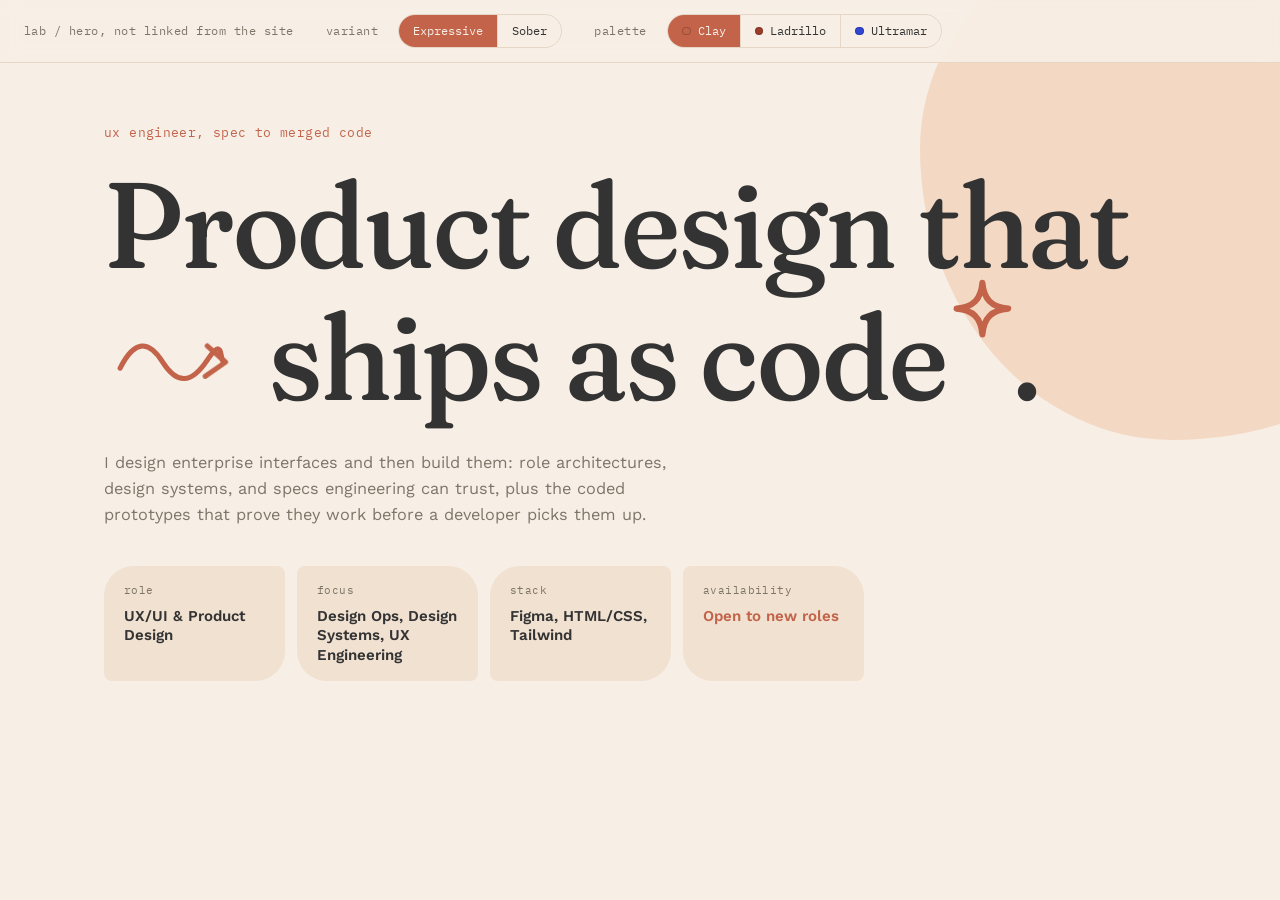
==== lab/hero.html @ 9332cbb8 "feat(lab): add unlinked hero typographic variant page Co-Authored-By: Claude Sonnet 5.5 <noreply@ant" ====
<!doctype html>
<html lang="en" data-variant="expressive" data-palette="clay">
<head>
<meta charset="utf-8">
<meta name="viewport" content="width=device-width,initial-scale=1,viewport-fit=cover">
<meta name="robots" content="noindex,nofollow">
<title>Hero lab, Barbara Kleiman</title>
<link rel="preconnect" href="https://fonts.googleapis.com">
<link rel="preconnect" href="https://fonts.gstatic.com" crossorigin>
<link rel="stylesheet" href="https://fonts.googleapis.com/css2?family=Fraunces:ital,opsz,wght,SOFT,WONK@0,9..144,500,0,0&family=Work+Sans:wght@400;500;600&family=IBM+Plex+Mono:wght@400;500&display=swap">
<style>
/* Palettes. Clay = current site tokens. Ladrillo and Ultramar: bg and accent given,
   the remaining tokens (ink-soft, line, panel, blob) are derived [EDITABLE]. */
:root,
:root[data-palette="clay"]{
  --bg:#f7efe6; --ink:#333333; --ink-soft:#7d7568; --line:#e5d6c6;
  --shout:#c2634a; --panel:#f0e1d1; --blob:#f1c7a8;
  color-scheme:light;
}
:root[data-palette="ladrillo"]{
  --bg:#f2ede4; --ink:#333333; --ink-soft:#75695d; --line:#dccfc0;
  --shout:#9c3d2b; --panel:#e9dfd0; --blob:#e3b3a3;
}
:root[data-palette="ultramar"]{
  --bg:#f3f1ec; --ink:#333333; --ink-soft:#6b6a75; --line:#dcd8d0;
  --shout:#2f45d4; --panel:#e8e7ee; --blob:#c5cdf3;
}

*{box-sizing:border-box}
body{
  margin:0; background:var(--bg); color:var(--ink);
  font-family:'Work Sans',Arial,sans-serif; font-size:16px; line-height:1.6;
  position:relative; overflow-x:hidden;
  transition:background-color .3s ease, color .3s ease;
}
h1{margin:0}
.display{font-family:'Fraunces',Georgia,serif;font-weight:500;font-variation-settings:'opsz' 72,'SOFT' 60,'WONK' 0;color:var(--ink)}
.mono{font-family:'IBM Plex Mono',ui-monospace,monospace}
::selection{background:var(--blob);color:var(--ink)}
:focus-visible{outline:2px solid var(--shout);outline-offset:3px;border-radius:2px}

/* lab toolbar */
.lab-bar{
  position:sticky; top:0; z-index:20;
  display:flex; flex-wrap:wrap; gap:12px 32px; align-items:center;
  padding:14px max(24px,env(safe-area-inset-left,24px));
  background:color-mix(in srgb, var(--bg) 88%, transparent);
  backdrop-filter:blur(8px); border-bottom:1px solid var(--line);
  font-size:.78rem;
}
.lab-bar .tag{color:var(--ink-soft);letter-spacing:.04em}
.group{border:0;margin:0;padding:0;display:flex;align-items:center;gap:10px}
.group legend{float:left;padding:0;margin-right:10px;color:var(--ink-soft);letter-spacing:.04em}
.seg{display:inline-flex;border:1px solid var(--line);border-radius:999px;overflow:hidden}
.seg input{position:absolute;opacity:0;pointer-events:none}
.seg label{
  padding:6px 14px; cursor:pointer; color:var(--ink);
  transition:background-color .2s ease, color .2s ease;
}
.seg label ~ label{border-left:1px solid var(--line)}
.seg input:checked + label{background:var(--shout);color:var(--bg)}
.seg input:focus-visible + label{outline:2px solid var(--shout);outline-offset:2px}
.seg label .sw{display:inline-block;width:.7em;height:.7em;border-radius:50%;margin-right:7px;vertical-align:-.04em;border:1px solid rgba(0,0,0,.2)}

/* hero */
.shell{max-width:1120px;margin:0 auto;padding:0 max(24px,env(safe-area-inset-left,24px))}
.blob{
  position:absolute;top:-120px;right:-200px;width:560px;height:560px;
  border-radius:62% 38% 55% 45% / 48% 55% 45% 52%;
  background:var(--blob);opacity:.55;z-index:0;
  animation:blobDrift 11s ease-in-out infinite;
}
@keyframes blobDrift{0%,100%{transform:rotate(0deg) scale(1)}50%{transform:rotate(10deg) scale(1.05)}}
.hero{padding:56px 0 64px;position:relative;z-index:1}
.eyebrow{font-size:.8rem;color:var(--shout);margin-bottom:16px;letter-spacing:.03em;display:inline-block}
.hero h1{font-size:clamp(2.7rem,9.6vw,7.6rem);line-height:1.08;letter-spacing:-.01em;max-width:14ch}
.hero p{margin-top:28px;font-size:1.02rem;color:var(--ink-soft);max-width:58ch}
.hero-meta{display:flex;flex-wrap:wrap;gap:12px;margin-top:38px;max-width:760px}
.hero-meta div{flex:1 1 150px;padding:16px 20px;background:var(--panel);border-radius:30px 8px 30px 8px}
.hero-meta div:nth-child(even){border-radius:8px 30px 8px 30px}
.hero-meta .k{font-family:'IBM Plex Mono',monospace;font-size:.68rem;letter-spacing:.04em;color:var(--ink-soft);display:block}
.hero-meta .v{display:block;margin-top:7px;font-weight:600;font-size:.94rem;line-height:1.3}
.hero-meta .v.open{color:var(--shout)}

/* inline SVG ornaments */
.orn{display:inline-block;vertical-align:baseline;color:var(--shout);overflow:visible}
.arrow{width:1.05em;height:.5em;margin:0 .06em;transform:translateY(-.06em)}
.spark{width:.5em;height:.5em;margin-left:.04em;transform:translateY(-.5em)}
.arrow path,.spark path{fill:none;stroke:currentColor;stroke-linecap:round;stroke-linejoin:round}
.arrow path{stroke-width:5}
.spark path{stroke-width:4}

/* motion only when allowed */
@media (prefers-reduced-motion: no-preference){
  .arrow .shaft{stroke-dasharray:1;stroke-dashoffset:1;animation:draw .9s .25s ease-out forwards}
  .arrow .head{opacity:0;animation:fadeIn .25s 1.05s ease-out forwards}
  .spark{animation:twinkle 3.2s 1.2s ease-in-out infinite;transform-origin:50% 50%}
}
@keyframes draw{to{stroke-dashoffset:0}}
@keyframes fadeIn{to{opacity:1}}
@keyframes twinkle{
  0%,100%{transform:translateY(-.5em) rotate(0deg) scale(1)}
  50%{transform:translateY(-.5em) rotate(18deg) scale(1.18)}
}
@media (prefers-reduced-motion: reduce){
  .blob{animation:none}
  body,.seg label{transition:none}
}

/* sober variant: current hero size, no SVG */
:root[data-variant="sober"] .hero{padding:56px 0 36px;max-width:760px}
:root[data-variant="sober"] .hero h1{font-size:clamp(1.9rem,4.4vw,2.7rem);line-height:1.3;max-width:19ch;letter-spacing:0}
:root[data-variant="sober"] .hero p{margin-top:20px}
:root[data-variant="sober"] .orn{display:none}
</style>
</head>
<body>

<div class="lab-bar mono" role="toolbar" aria-label="Hero lab controls">
  <span class="tag">lab / hero, not linked from the site</span>

  <fieldset class="group">
    <legend>variant</legend>
    <div class="seg">
      <input type="radio" name="variant" id="v-expressive" value="expressive" checked>
      <label for="v-expressive">Expressive</label>
      <input type="radio" name="variant" id="v-sober" value="sober">
      <label for="v-sober">Sober</label>
    </div>
  </fieldset>

  <fieldset class="group">
    <legend>palette</legend>
    <div class="seg">
      <input type="radio" name="palette" id="p-clay" value="clay" checked>
      <label for="p-clay"><span class="sw" style="background:#c2634a"></span>Clay</label>
      <input type="radio" name="palette" id="p-ladrillo" value="ladrillo">
      <label for="p-ladrillo"><span class="sw" style="background:#9c3d2b"></span>Ladrillo</label>
      <input type="radio" name="palette" id="p-ultramar" value="ultramar">
      <label for="p-ultramar"><span class="sw" style="background:#2f45d4"></span>Ultramar</label>
    </div>
  </fieldset>
</div>

<div class="shell">
  <div class="blob" aria-hidden="true"></div>

  <section class="hero">
    <div class="eyebrow mono">ux engineer, spec to merged code</div>
    <h1 class="display">Product design that
      <svg class="orn arrow" viewBox="0 0 120 60" aria-hidden="true" focusable="false">
        <path class="shaft" pathLength="1" d="M6 36 C 20 8, 34 8, 48 30 S 76 52, 92 28 S 104 26, 108 30"/>
        <path class="head" d="M92 14 L 110 30 L 90 44"/>
      </svg>
      ships as code<svg class="orn spark" viewBox="0 0 40 40" aria-hidden="true" focusable="false">
        <path d="M20 3 C 21 14, 26 19, 37 20 C 26 21, 21 26, 20 37 C 19 26, 14 21, 3 20 C 14 19, 19 14, 20 3 Z"/>
      </svg>.
    </h1>
    <p>I design enterprise interfaces and then build them: role architectures, design systems, and specs engineering can trust, plus the coded prototypes that prove they work before a developer picks them up.</p>
    <div class="hero-meta">
      <div><span class="k">role</span><span class="v">UX/UI &amp; Product Design</span></div>
      <div><span class="k">focus</span><span class="v">Design Ops, Design Systems, UX Engineering</span></div>
      <div><span class="k">stack</span><span class="v">Figma, HTML/CSS, Tailwind</span></div>
      <div><span class="k">availability</span><span class="v open">Open to new roles</span></div>
    </div>
  </section>
</div>

<script>
(function () {
  var root = document.documentElement;
  function bind(name) {
    var inputs = document.querySelectorAll('input[name="' + name + '"]');
    inputs.forEach(function (input) {
      input.addEventListener('change', function () {
        if (input.checked) root.setAttribute('data-' + name, input.value);
      });
    });
  }
  bind('variant');
  bind('palette');
})();
</script>
</body>
</html>
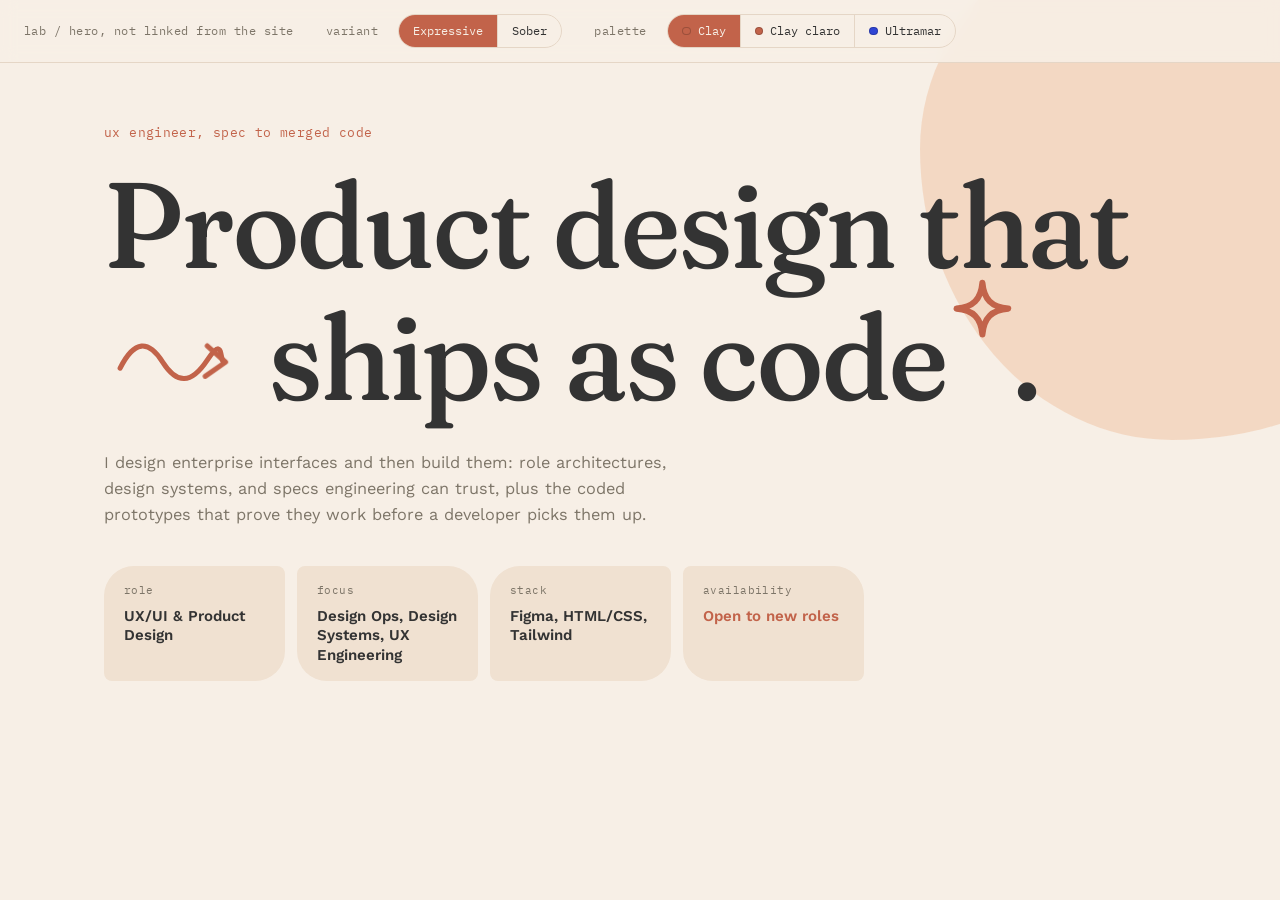
==== commit 6d119963: "feat(lab): replace Ladrillo palette with Clay claro Co-Authored-By: Claude Sonnet 5.5 <noreply@anthr" ====
--- a/lab/hero.html
+++ b/lab/hero.html
@@ -9,17 +9,18 @@
 <link rel="preconnect" href="https://fonts.gstatic.com" crossorigin>
 <link rel="stylesheet" href="https://fonts.googleapis.com/css2?family=Fraunces:ital,opsz,wght,SOFT,WONK@0,9..144,500,0,0&family=Work+Sans:wght@400;500;600&family=IBM+Plex+Mono:wght@400;500&display=swap">
 <style>
-/* Palettes. Clay = current site tokens. Ladrillo and Ultramar: bg and accent given,
-   the remaining tokens (ink-soft, line, panel, blob) are derived [EDITABLE]. */
+/* Palettes. Clay = current site tokens. Clay claro: all tokens given except ink-soft,
+   kept equal to Clay [EDITABLE]. Ultramar: bg and accent given, the remaining
+   tokens (ink-soft, line, panel, blob) are derived [EDITABLE]. */
 :root,
 :root[data-palette="clay"]{
   --bg:#f7efe6; --ink:#333333; --ink-soft:#7d7568; --line:#e5d6c6;
   --shout:#c2634a; --panel:#f0e1d1; --blob:#f1c7a8;
   color-scheme:light;
 }
-:root[data-palette="ladrillo"]{
-  --bg:#f2ede4; --ink:#333333; --ink-soft:#75695d; --line:#dccfc0;
-  --shout:#9c3d2b; --panel:#e9dfd0; --blob:#e3b3a3;
+:root[data-palette="clay-claro"]{
+  --bg:#fdfbf8; --ink:#333333; --ink-soft:#7d7568; --line:#ece3d8;
+  --shout:#c2634a; --panel:#f6eee6; --blob:#f5d5bd;
 }
 :root[data-palette="ultramar"]{
   --bg:#f3f1ec; --ink:#333333; --ink-soft:#6b6a75; --line:#dcd8d0;
@@ -134,8 +135,8 @@
     <div class="seg">
       <input type="radio" name="palette" id="p-clay" value="clay" checked>
       <label for="p-clay"><span class="sw" style="background:#c2634a"></span>Clay</label>
-      <input type="radio" name="palette" id="p-ladrillo" value="ladrillo">
-      <label for="p-ladrillo"><span class="sw" style="background:#9c3d2b"></span>Ladrillo</label>
+      <input type="radio" name="palette" id="p-clay-claro" value="clay-claro">
+      <label for="p-clay-claro"><span class="sw" style="background:#c2634a"></span>Clay claro</label>
       <input type="radio" name="palette" id="p-ultramar" value="ultramar">
       <label for="p-ultramar"><span class="sw" style="background:#2f45d4"></span>Ultramar</label>
     </div>
